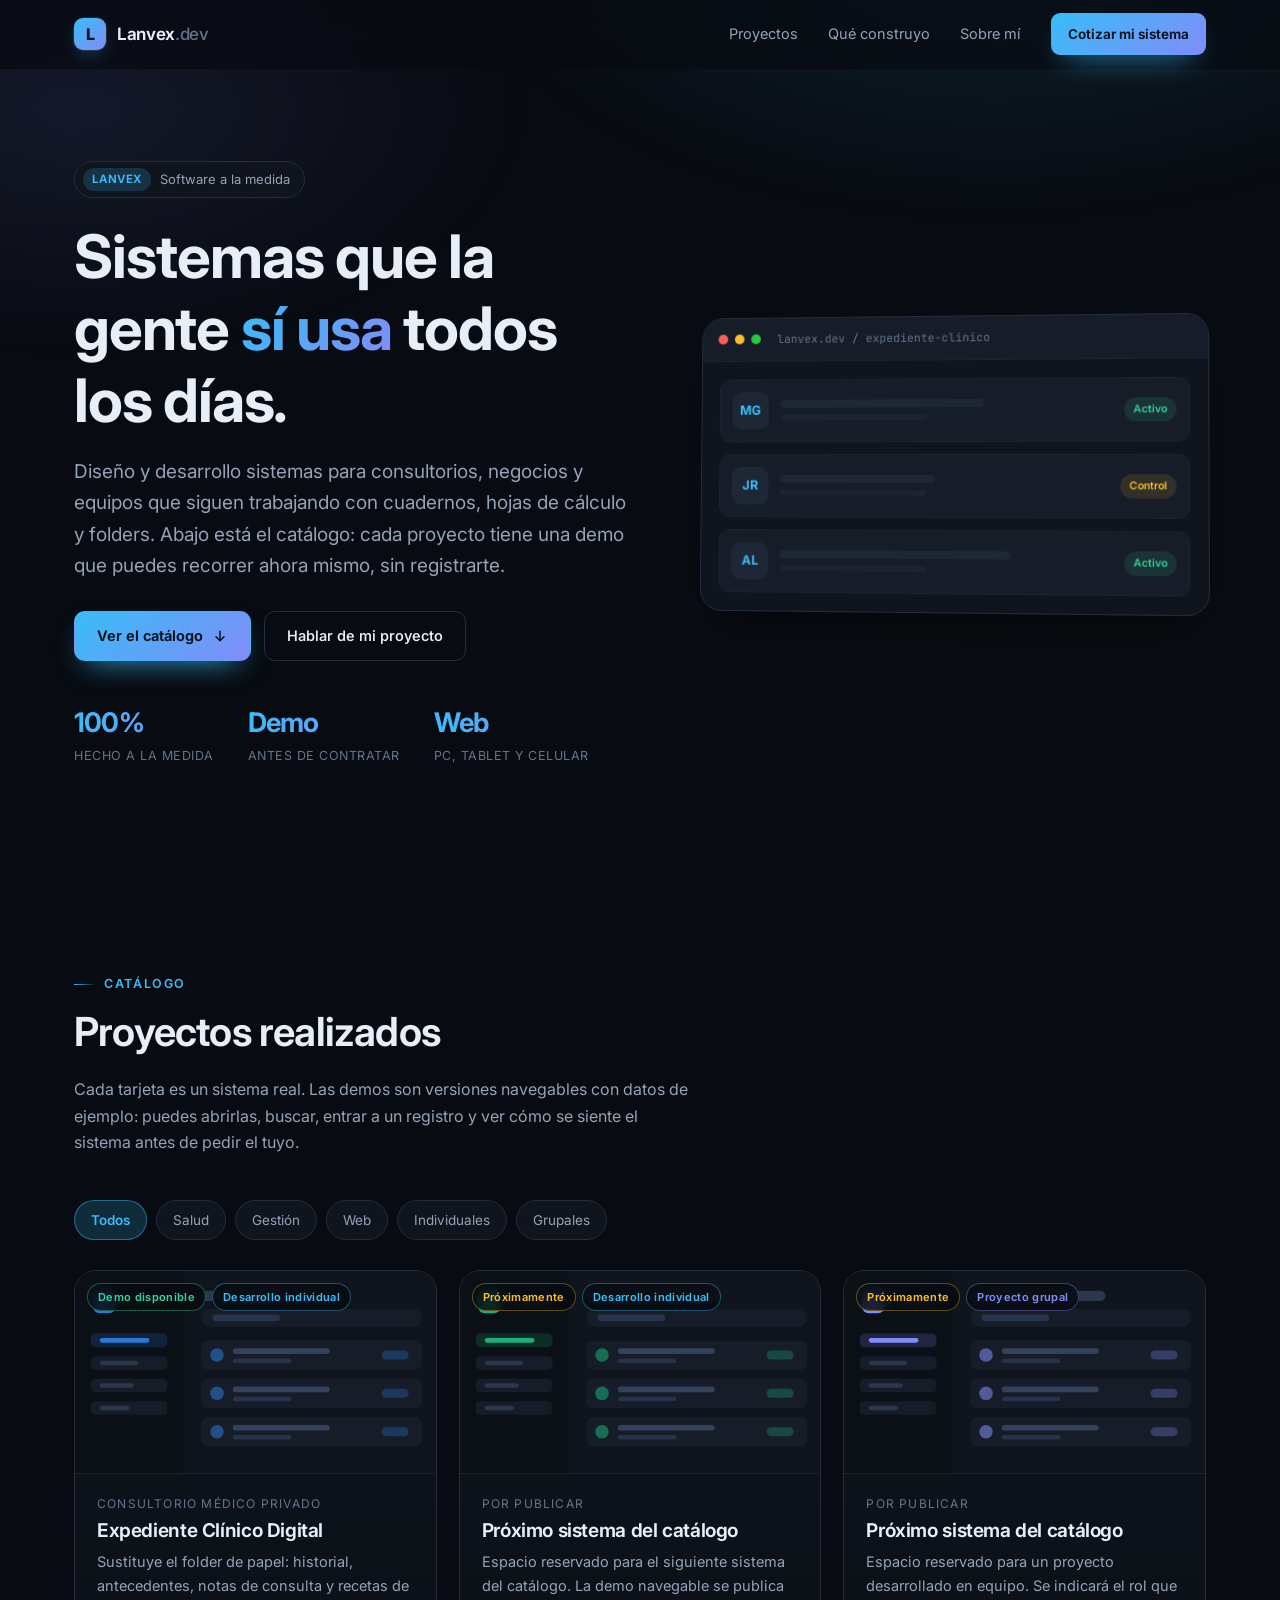
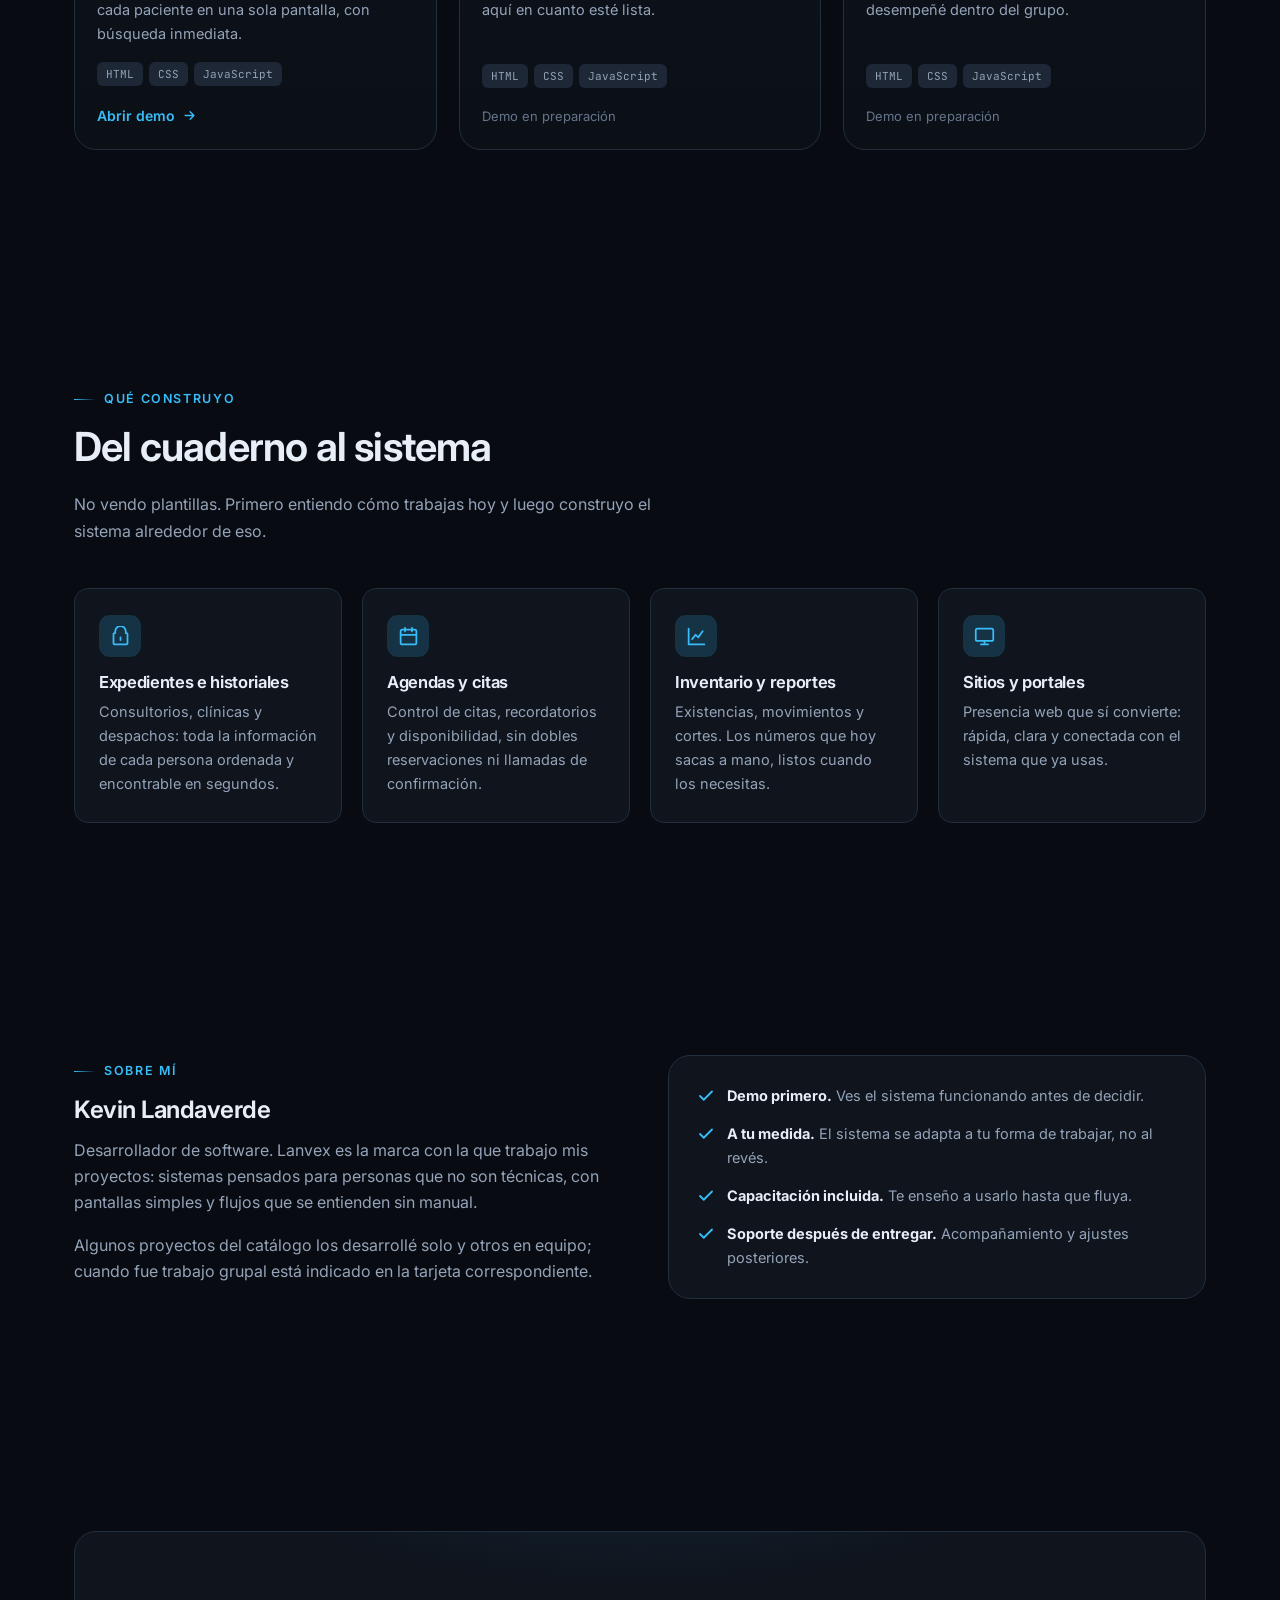
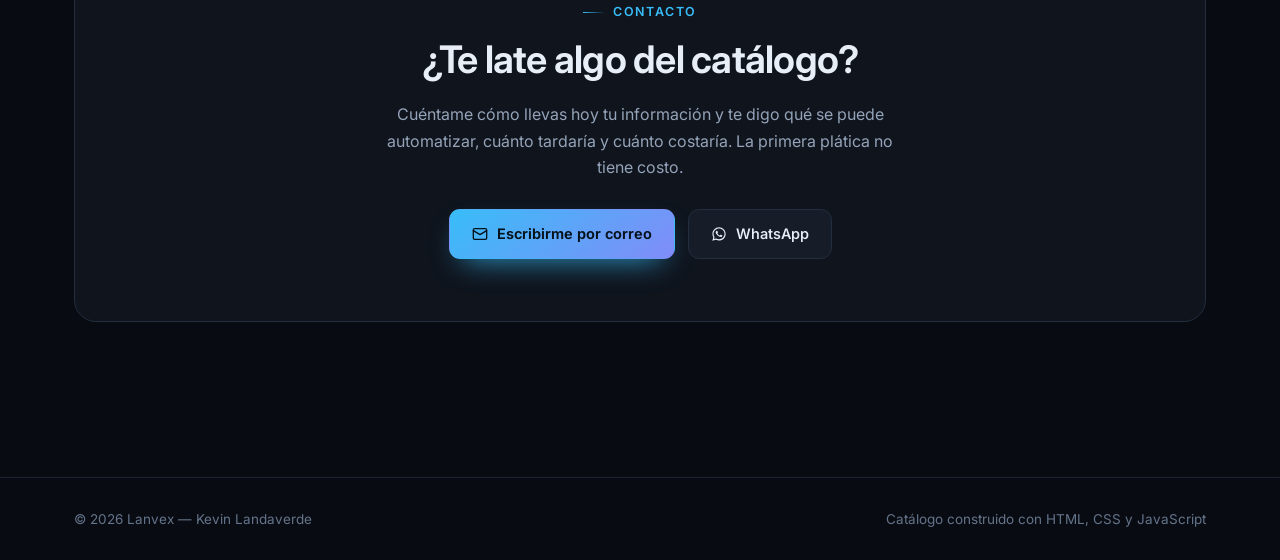
==== index.html @ cf9a42dd "Primer commit: sitio catálogo Lanvex" ====
<!DOCTYPE html>
<html lang="es">
<head>
<meta charset="UTF-8">
<meta name="viewport" content="width=device-width, initial-scale=1">
<title>Lanvex — Sistemas a la medida</title>
<meta name="description" content="Lanvex desarrolla sistemas web a la medida para consultorios, comercios y equipos de trabajo. Catálogo con demos navegables de cada proyecto.">
<meta name="author" content="Kevin Landaverde">
<meta property="og:title" content="Lanvex — Sistemas a la medida">
<meta property="og:description" content="Catálogo de sistemas con demos navegables: expediente clínico, gestión y más.">
<meta property="og:type" content="website">
<link rel="icon" href="data:image/svg+xml,<svg xmlns='http://www.w3.org/2000/svg' viewBox='0 0 32 32'><rect width='32' height='32' rx='8' fill='%2338BDF8'/><text x='16' y='23' font-family='sans-serif' font-size='19' font-weight='bold' text-anchor='middle' fill='%2306121C'>L</text></svg>">
<link rel="preconnect" href="https://fonts.googleapis.com">
<link rel="preconnect" href="https://fonts.gstatic.com" crossorigin>
<link href="https://fonts.googleapis.com/css2?family=Inter:wght@400;500;600;700&family=JetBrains+Mono:wght@400;500&display=swap" rel="stylesheet">
<link rel="stylesheet" href="assets/css/site.css">
</head>
<body>

<!-- ===================== NAV ===================== -->
<header class="nav">
  <div class="wrap nav__inner">
    <a class="brand" href="#top" aria-label="Lanvex, inicio">
      <span class="brand__mark">L</span>
      <span class="brand__name">Lanvex<span>.dev</span></span>
    </a>

    <nav class="nav__links" id="navLinks">
      <a href="#proyectos">Proyectos</a>
      <a href="#servicios">Qué construyo</a>
      <a href="#sobre-mi">Sobre mí</a>
      <a class="btn btn--primary btn--sm" href="#contacto">Cotizar mi sistema</a>
    </nav>

    <button class="nav__toggle" aria-label="Abrir menú" aria-expanded="false" aria-controls="navLinks">
      <svg width="20" height="20" viewBox="0 0 24 24" fill="none" stroke="currentColor" stroke-width="2" stroke-linecap="round"><path d="M4 7h16M4 12h16M4 17h16"/></svg>
    </button>
  </div>
</header>

<main id="top">

<!-- ===================== HERO ===================== -->
<section class="hero">
  <div class="wrap hero__grid">
    <div>
      <span class="hero__tag"><b>Lanvex</b> Software a la medida</span>
      <h1>Sistemas que la gente <em>sí usa</em> todos los días.</h1>
      <p class="hero__lead">
        Diseño y desarrollo sistemas para consultorios, negocios y equipos que
        siguen trabajando con cuadernos, hojas de cálculo y folders. Abajo está
        el catálogo: cada proyecto tiene una demo que puedes recorrer ahora mismo,
        sin registrarte.
      </p>
      <div class="hero__cta">
        <a class="btn btn--primary" href="#proyectos">
          Ver el catálogo
          <svg width="16" height="16" viewBox="0 0 24 24" fill="none" stroke="currentColor" stroke-width="2.2" stroke-linecap="round" stroke-linejoin="round"><path d="M12 5v14M6 13l6 6 6-6"/></svg>
        </a>
        <a class="btn btn--ghost" href="#contacto">Hablar de mi proyecto</a>
      </div>

      <div class="stats">
        <div class="stat">
          <div class="stat__num">100%</div>
          <div class="stat__label">Hecho a la medida</div>
        </div>
        <div class="stat">
          <div class="stat__num">Demo</div>
          <div class="stat__label">Antes de contratar</div>
        </div>
        <div class="stat">
          <div class="stat__num">Web</div>
          <div class="stat__label">PC, tablet y celular</div>
        </div>
      </div>
    </div>

    <!-- Mockup decorativo -->
    <div class="window" aria-hidden="true">
      <div class="window__bar">
        <span class="window__dot"></span><span class="window__dot"></span><span class="window__dot"></span>
        <span class="window__url">lanvex.dev / expediente-clinico</span>
      </div>
      <div class="window__body">
        <div class="window__row">
          <div class="window__avatar">MG</div>
          <div><div class="window__line" style="width:62%"></div><div class="window__line window__line--sm"></div></div>
          <span class="window__pill">Activo</span>
        </div>
        <div class="window__row">
          <div class="window__avatar">JR</div>
          <div><div class="window__line" style="width:48%"></div><div class="window__line window__line--sm"></div></div>
          <span class="window__pill window__pill--warn">Control</span>
        </div>
        <div class="window__row">
          <div class="window__avatar">AL</div>
          <div><div class="window__line" style="width:70%"></div><div class="window__line window__line--sm"></div></div>
          <span class="window__pill">Activo</span>
        </div>
      </div>
    </div>
  </div>
</section>

<!-- ===================== CATÁLOGO ===================== -->
<section id="proyectos">
  <div class="wrap">
    <div class="section-head reveal">
      <span class="eyebrow">Catálogo</span>
      <h2>Proyectos realizados</h2>
      <p>
        Cada tarjeta es un sistema real. Las demos son versiones navegables con
        datos de ejemplo: puedes abrirlas, buscar, entrar a un registro y ver
        cómo se siente el sistema antes de pedir el tuyo.
      </p>
    </div>

    <div class="filters reveal" role="group" aria-label="Filtrar proyectos">
      <button class="filter" data-filtro="todos" aria-pressed="true">Todos</button>
      <button class="filter" data-filtro="salud" aria-pressed="false">Salud</button>
      <button class="filter" data-filtro="gestion" aria-pressed="false">Gestión</button>
      <button class="filter" data-filtro="web" aria-pressed="false">Web</button>
      <button class="filter" data-filtro="individual" aria-pressed="false">Individuales</button>
      <button class="filter" data-filtro="grupal" aria-pressed="false">Grupales</button>
    </div>

    <div class="grid" id="catalogo"></div>
    <p id="sinResultados" class="card__note" hidden>No hay proyectos en esta categoría todavía.</p>
  </div>
</section>

<!-- ===================== SERVICIOS ===================== -->
<section id="servicios">
  <div class="wrap">
    <div class="section-head reveal">
      <span class="eyebrow">Qué construyo</span>
      <h2>Del cuaderno al sistema</h2>
      <p>No vendo plantillas. Primero entiendo cómo trabajas hoy y luego construyo el sistema alrededor de eso.</p>
    </div>

    <div class="services">
      <div class="service reveal">
        <div class="service__icon">
          <svg width="21" height="21" viewBox="0 0 24 24" fill="none" stroke="currentColor" stroke-width="2" stroke-linecap="round" stroke-linejoin="round"><path d="M19 8h-1V6a6 6 0 1 0-12 0v2H5a1 1 0 0 0-1 1v11a1 1 0 0 0 1 1h14a1 1 0 0 0 1-1V9a1 1 0 0 0-1-1Z"/><path d="M12 13v3"/></svg>
        </div>
        <h3>Expedientes e historiales</h3>
        <p>Consultorios, clínicas y despachos: toda la información de cada persona ordenada y encontrable en segundos.</p>
      </div>

      <div class="service reveal">
        <div class="service__icon">
          <svg width="21" height="21" viewBox="0 0 24 24" fill="none" stroke="currentColor" stroke-width="2" stroke-linecap="round" stroke-linejoin="round"><rect x="3" y="4" width="18" height="17" rx="2"/><path d="M8 2v4M16 2v4M3 10h18"/></svg>
        </div>
        <h3>Agendas y citas</h3>
        <p>Control de citas, recordatorios y disponibilidad, sin dobles reservaciones ni llamadas de confirmación.</p>
      </div>

      <div class="service reveal">
        <div class="service__icon">
          <svg width="21" height="21" viewBox="0 0 24 24" fill="none" stroke="currentColor" stroke-width="2" stroke-linecap="round" stroke-linejoin="round"><path d="M3 3v18h18"/><path d="M7 15l4-5 3 3 5-7"/></svg>
        </div>
        <h3>Inventario y reportes</h3>
        <p>Existencias, movimientos y cortes. Los números que hoy sacas a mano, listos cuando los necesitas.</p>
      </div>

      <div class="service reveal">
        <div class="service__icon">
          <svg width="21" height="21" viewBox="0 0 24 24" fill="none" stroke="currentColor" stroke-width="2" stroke-linecap="round" stroke-linejoin="round"><rect x="2" y="3" width="20" height="14" rx="2"/><path d="M8 21h8M12 17v4"/></svg>
        </div>
        <h3>Sitios y portales</h3>
        <p>Presencia web que sí convierte: rápida, clara y conectada con el sistema que ya usas.</p>
      </div>
    </div>
  </div>
</section>

<!-- ===================== SOBRE MÍ ===================== -->
<section id="sobre-mi">
  <div class="wrap about">
    <div class="reveal">
      <span class="eyebrow">Sobre mí</span>
      <h2>Kevin Landaverde</h2>
      <p style="color:var(--text-muted)">
        Desarrollador de software. Lanvex es la marca con la que trabajo mis
        proyectos: sistemas pensados para personas que no son técnicas, con
        pantallas simples y flujos que se entienden sin manual.
      </p>
      <p style="color:var(--text-muted)">
        Algunos proyectos del catálogo los desarrollé solo y otros en equipo;
        cuando fue trabajo grupal está indicado en la tarjeta correspondiente.
      </p>
    </div>

    <div class="about__card reveal">
      <ul class="about__list">
        <li>
          <svg width="18" height="18" viewBox="0 0 24 24" fill="none" stroke="currentColor" stroke-width="2.4" stroke-linecap="round" stroke-linejoin="round"><path d="M20 6 9 17l-5-5"/></svg>
          <span><b style="color:var(--text)">Demo primero.</b> Ves el sistema funcionando antes de decidir.</span>
        </li>
        <li>
          <svg width="18" height="18" viewBox="0 0 24 24" fill="none" stroke="currentColor" stroke-width="2.4" stroke-linecap="round" stroke-linejoin="round"><path d="M20 6 9 17l-5-5"/></svg>
          <span><b style="color:var(--text)">A tu medida.</b> El sistema se adapta a tu forma de trabajar, no al revés.</span>
        </li>
        <li>
          <svg width="18" height="18" viewBox="0 0 24 24" fill="none" stroke="currentColor" stroke-width="2.4" stroke-linecap="round" stroke-linejoin="round"><path d="M20 6 9 17l-5-5"/></svg>
          <span><b style="color:var(--text)">Capacitación incluida.</b> Te enseño a usarlo hasta que fluya.</span>
        </li>
        <li>
          <svg width="18" height="18" viewBox="0 0 24 24" fill="none" stroke="currentColor" stroke-width="2.4" stroke-linecap="round" stroke-linejoin="round"><path d="M20 6 9 17l-5-5"/></svg>
          <span><b style="color:var(--text)">Soporte después de entregar.</b> Acompañamiento y ajustes posteriores.</span>
        </li>
      </ul>
    </div>
  </div>
</section>

<!-- ===================== CONTACTO ===================== -->
<section id="contacto">
  <div class="wrap">
    <div class="cta reveal">
      <span class="eyebrow" style="justify-content:center">Contacto</span>
      <h2>¿Te late algo del catálogo?</h2>
      <p>
        Cuéntame cómo llevas hoy tu información y te digo qué se puede automatizar,
        cuánto tardaría y cuánto costaría. La primera plática no tiene costo.
      </p>
      <div class="cta__actions">
        <a class="btn btn--primary" href="mailto:landaverde.kevin04@gmail.com?subject=Quiero%20un%20sistema%20con%20Lanvex">
          <svg width="16" height="16" viewBox="0 0 24 24" fill="none" stroke="currentColor" stroke-width="2" stroke-linecap="round" stroke-linejoin="round"><rect x="2" y="4" width="20" height="16" rx="2"/><path d="m2 7 10 6 10-6"/></svg>
          Escribirme por correo
        </a>
        <a class="btn" href="https://wa.me/50375398582?text=Hola%20Kevin%2C%20vi%20el%20cat%C3%A1logo%20de%20Lanvex" target="_blank" rel="noopener">
          <svg width="16" height="16" viewBox="0 0 24 24" fill="currentColor"><path d="M12.04 2c-5.46 0-9.9 4.44-9.9 9.9 0 1.75.46 3.45 1.32 4.95L2 22l5.3-1.38a9.87 9.87 0 0 0 4.74 1.2h.01c5.46 0 9.9-4.44 9.9-9.9 0-2.64-1.03-5.13-2.9-7A9.82 9.82 0 0 0 12.04 2Zm0 18.02h-.01a8.2 8.2 0 0 1-4.18-1.15l-.3-.18-3.1.81.83-3.03-.2-.31a8.18 8.18 0 0 1-1.26-4.36c0-4.54 3.7-8.23 8.23-8.23 2.2 0 4.26.86 5.82 2.41a8.18 8.18 0 0 1 2.41 5.82c0 4.54-3.7 8.22-8.24 8.22Zm4.52-6.16c-.25-.13-1.47-.72-1.69-.81-.23-.08-.39-.12-.56.13-.16.24-.64.8-.78.97-.14.16-.29.18-.54.06-.25-.13-1.05-.39-1.99-1.23-.74-.66-1.23-1.47-1.38-1.72-.14-.25-.01-.38.11-.5.11-.11.25-.29.37-.43.13-.15.17-.25.25-.41.08-.17.04-.31-.02-.43-.06-.13-.56-1.35-.77-1.84-.2-.48-.4-.42-.55-.43h-.47c-.16 0-.43.06-.65.31-.22.25-.85.84-.85 2.04s.87 2.37 1 2.53c.12.17 1.72 2.62 4.16 3.68.58.25 1.03.4 1.39.51.58.19 1.11.16 1.53.1.47-.07 1.47-.6 1.67-1.18.21-.58.21-1.07.15-1.18-.06-.11-.22-.17-.47-.29Z"/></svg>
          WhatsApp
        </a>
      </div>
    </div>
  </div>
</section>

</main>

<footer class="footer">
  <div class="wrap footer__inner">
    <span>© <span id="anio">2026</span> Lanvex — Kevin Landaverde</span>
    <span>Catálogo construido con HTML, CSS y JavaScript</span>
  </div>
</footer>

<script src="assets/data/projects.js"></script>
<script src="assets/js/site.js"></script>
</body>
</html>
---- assets/css/site.css ----
/* ========================================================================
   Lanvex — hoja de estilos del sitio
   Tokens, layout y componentes del catálogo.
   ===================================================================== */

:root {
  /* Superficies */
  --bg:          #080B11;
  --surface-1:   #0F141D;
  --surface-2:   #161D29;
  --surface-3:   #1E2735;
  --border:      #232E3E;
  --border-soft: #1A2331;

  /* Texto */
  --text:        #E8EEF7;
  --text-muted:  #94A3B8;
  --text-dim:    #64748B;

  /* Marca */
  --brand:       #38BDF8;
  --brand-2:     #818CF8;
  --brand-glow:  rgba(56, 189, 248, .18);
  --ok:          #34D399;
  --warn:        #FBBF24;

  /* Medidas */
  --maxw: 1180px;
  --radius:   14px;
  --radius-lg: 22px;
  --shadow: 0 18px 50px -20px rgba(0, 0, 0, .8);

  --font: "Inter", -apple-system, BlinkMacSystemFont, "Segoe UI", Roboto, Helvetica, Arial, sans-serif;
  --mono: "JetBrains Mono", ui-monospace, SFMono-Regular, Menlo, Consolas, monospace;
}

* { box-sizing: border-box; }

html { scroll-behavior: smooth; }

body {
  margin: 0;
  background: var(--bg);
  color: var(--text);
  font-family: var(--font);
  font-size: 16px;
  line-height: 1.65;
  -webkit-font-smoothing: antialiased;
  overflow-x: hidden;
}

/* Halo de fondo */
body::before {
  content: "";
  position: fixed;
  inset: 0;
  pointer-events: none;
  z-index: 0;
  background:
    radial-gradient(900px 480px at 78% -8%,  rgba(56, 189, 248, .13), transparent 62%),
    radial-gradient(760px 420px at 6% 12%,   rgba(129, 140, 248, .11), transparent 60%);
}

img { max-width: 100%; display: block; }
a { color: inherit; text-decoration: none; }

h1, h2, h3, h4 {
  line-height: 1.2;
  letter-spacing: -.02em;
  margin: 0 0 .5em;
  font-weight: 650;
}

p { margin: 0 0 1em; }

.wrap {
  width: 100%;
  max-width: var(--maxw);
  margin-inline: auto;
  padding-inline: 24px;
  position: relative;
  z-index: 1;
}

section { padding: clamp(64px, 9vw, 116px) 0; }

/* ---------- Encabezado de sección ---------- */
.eyebrow {
  display: inline-flex;
  align-items: center;
  gap: 8px;
  font-size: 12.5px;
  font-weight: 600;
  letter-spacing: .13em;
  text-transform: uppercase;
  color: var(--brand);
  margin-bottom: 14px;
}
.eyebrow::before {
  content: "";
  width: 22px;
  height: 1px;
  background: linear-gradient(90deg, var(--brand), transparent);
}

.section-head { max-width: 620px; margin-bottom: 44px; }
.section-head h2 { font-size: clamp(27px, 3.6vw, 40px); }
.section-head p { color: var(--text-muted); margin: 0; }

/* ---------- Navegación ---------- */
.nav {
  position: sticky;
  top: 0;
  z-index: 50;
  backdrop-filter: blur(14px);
  background: rgba(8, 11, 17, .72);
  border-bottom: 1px solid transparent;
  transition: border-color .25s ease, background .25s ease;
}
.nav.is-stuck {
  border-bottom-color: var(--border-soft);
  background: rgba(8, 11, 17, .9);
}
.nav__inner {
  display: flex;
  align-items: center;
  justify-content: space-between;
  gap: 24px;
  height: 68px;
}
.brand { display: flex; align-items: center; gap: 11px; font-weight: 650; letter-spacing: -.02em; }
.brand__mark {
  width: 32px; height: 32px;
  display: grid; place-items: center;
  border-radius: 9px;
  background: linear-gradient(140deg, var(--brand), var(--brand-2));
  color: #06121C;
  font-weight: 800;
  font-size: 16px;
  box-shadow: 0 0 0 1px rgba(255,255,255,.1), 0 8px 22px -10px var(--brand);
}
.brand__name { font-size: 17px; }
.brand__name span { color: var(--text-dim); font-weight: 500; }

.nav__links { display: flex; align-items: center; gap: 30px; }
.nav__links a:not(.btn) {
  font-size: 14.5px;
  color: var(--text-muted);
  transition: color .18s ease;
}
.nav__links a:not(.btn):hover { color: var(--text); }
.nav__toggle { display: none; }

/* ---------- Botones ---------- */
.btn {
  display: inline-flex;
  align-items: center;
  justify-content: center;
  gap: 9px;
  padding: 12px 22px;
  border-radius: 11px;
  border: 1px solid var(--border);
  background: var(--surface-2);
  color: var(--text);
  font: inherit;
  font-size: 14.5px;
  font-weight: 560;
  cursor: pointer;
  transition: transform .16s ease, border-color .18s ease, background .18s ease, box-shadow .18s ease;
}
.btn:hover { transform: translateY(-2px); border-color: #31435A; }
.btn:active { transform: translateY(0); }
.btn--primary {
  background: linear-gradient(140deg, var(--brand), var(--brand-2));
  border-color: transparent;
  color: #05121B;
  font-weight: 650;
  box-shadow: 0 12px 30px -14px var(--brand);
}
.btn--primary:hover { box-shadow: 0 18px 38px -14px var(--brand); }
.btn--ghost { background: transparent; }
.btn--sm { padding: 9px 16px; font-size: 13.5px; border-radius: 9px; }

/* ---------- Hero ---------- */
.hero { padding-top: clamp(56px, 8vw, 92px); padding-bottom: clamp(48px, 7vw, 84px); }
.hero__grid {
  display: grid;
  grid-template-columns: 1.05fr .95fr;
  gap: 56px;
  align-items: center;
}
.hero__tag {
  display: inline-flex;
  align-items: center;
  gap: 9px;
  padding: 6px 14px 6px 8px;
  border: 1px solid var(--border);
  background: var(--surface-1);
  border-radius: 999px;
  font-size: 13px;
  color: var(--text-muted);
  margin-bottom: 22px;
}
.hero__tag b {
  background: var(--brand-glow);
  color: var(--brand);
  padding: 2px 9px;
  border-radius: 999px;
  font-size: 11.5px;
  font-weight: 650;
  letter-spacing: .04em;
  text-transform: uppercase;
}
.hero h1 {
  font-size: clamp(36px, 5.6vw, 60px);
  font-weight: 700;
  margin-bottom: 20px;
}
.hero h1 em {
  font-style: normal;
  background: linear-gradient(120deg, var(--brand), var(--brand-2));
  -webkit-background-clip: text;
  background-clip: text;
  color: transparent;
}
.hero__lead {
  font-size: clamp(16.5px, 1.6vw, 19px);
  color: var(--text-muted);
  max-width: 50ch;
  margin-bottom: 30px;
}
.hero__cta { display: flex; flex-wrap: wrap; gap: 13px; margin-bottom: 40px; }

.stats { display: flex; flex-wrap: wrap; gap: 34px; }
.stat__num {
  font-size: 27px;
  font-weight: 700;
  letter-spacing: -.03em;
  background: linear-gradient(120deg, var(--brand), var(--brand-2));
  -webkit-background-clip: text;
  background-clip: text;
  color: transparent;
}
.stat__label { font-size: 12.5px; color: var(--text-dim); letter-spacing: .04em; text-transform: uppercase; }

/* Mockup de ventana en el hero */
.window {
  border: 1px solid var(--border);
  border-radius: var(--radius-lg);
  background: var(--surface-1);
  box-shadow: var(--shadow);
  overflow: hidden;
  transform: perspective(1400px) rotateY(-6deg) rotateX(2deg);
  transition: transform .6s cubic-bezier(.2,.7,.3,1);
}
.window:hover { transform: perspective(1400px) rotateY(0) rotateX(0); }
.window__bar {
  display: flex;
  align-items: center;
  gap: 7px;
  padding: 12px 16px;
  border-bottom: 1px solid var(--border-soft);
  background: var(--surface-2);
}
.window__dot { width: 10px; height: 10px; border-radius: 50%; background: #2C3849; }
.window__dot:first-child { background: #FF5F57; }
.window__dot:nth-child(2) { background: #FEBC2E; }
.window__dot:nth-child(3) { background: #28C840; }
.window__url {
  margin-left: 10px;
  font-family: var(--mono);
  font-size: 11.5px;
  color: var(--text-dim);
  overflow: hidden;
  white-space: nowrap;
  text-overflow: ellipsis;
}
.window__body { padding: 18px; display: grid; gap: 12px; }
.window__row { display: grid; grid-template-columns: 38px 1fr auto; gap: 12px; align-items: center; padding: 12px; border: 1px solid var(--border-soft); border-radius: 11px; background: var(--surface-2); }
.window__avatar { width: 38px; height: 38px; border-radius: 10px; display: grid; place-items: center; font-weight: 700; font-size: 13px; background: var(--surface-3); color: var(--brand); }
.window__line { height: 8px; border-radius: 99px; background: var(--surface-3); }
.window__line--sm { width: 45%; margin-top: 7px; height: 6px; opacity: .7; }
.window__pill { font-size: 10.5px; padding: 3px 9px; border-radius: 99px; background: rgba(52, 211, 153, .12); color: var(--ok); font-weight: 600; }
.window__pill--warn { background: rgba(251, 191, 36, .12); color: var(--warn); }

/* ---------- Filtros del catálogo ---------- */
.filters { display: flex; flex-wrap: wrap; gap: 9px; margin-bottom: 30px; }
.filter {
  padding: 8px 16px;
  border-radius: 999px;
  border: 1px solid var(--border);
  background: var(--surface-1);
  color: var(--text-muted);
  font: inherit;
  font-size: 13.5px;
  cursor: pointer;
  transition: all .18s ease;
}
.filter:hover { color: var(--text); border-color: #31435A; }
.filter[aria-pressed="true"] {
  background: var(--brand-glow);
  border-color: rgba(56, 189, 248, .45);
  color: var(--brand);
  font-weight: 600;
}

/* ---------- Tarjetas de proyecto ---------- */
.grid {
  display: grid;
  grid-template-columns: repeat(auto-fill, minmax(330px, 1fr));
  gap: 22px;
}

.card {
  position: relative;
  display: flex;
  flex-direction: column;
  border: 1px solid var(--border);
  border-radius: var(--radius-lg);
  background: linear-gradient(180deg, var(--surface-1), #0B1017);
  overflow: hidden;
  transition: transform .22s ease, border-color .22s ease, box-shadow .22s ease;
}
.card:hover {
  transform: translateY(-5px);
  border-color: #31435A;
  box-shadow: var(--shadow);
}
.card.is-hidden { display: none; }

.card__thumb {
  position: relative;
  aspect-ratio: 16 / 9;
  background: var(--surface-2);
  border-bottom: 1px solid var(--border-soft);
  overflow: hidden;
  display: grid;
  place-items: center;
}
.card__thumb svg { width: 100%; height: 100%; }
.card__badges { position: absolute; top: 12px; left: 12px; display: flex; gap: 6px; flex-wrap: wrap; }
.badge {
  font-size: 11px;
  font-weight: 620;
  letter-spacing: .03em;
  padding: 4px 10px;
  border-radius: 999px;
  background: rgba(8, 11, 17, .82);
  border: 1px solid var(--border);
  color: var(--text-muted);
  backdrop-filter: blur(6px);
}
.badge--team { color: var(--brand-2); border-color: rgba(129, 140, 248, .4); }
.badge--solo { color: var(--brand); border-color: rgba(56, 189, 248, .4); }
.badge--live { color: var(--ok); border-color: rgba(52, 211, 153, .4); }
.badge--soon { color: var(--warn); border-color: rgba(251, 191, 36, .35); }

.card__body { padding: 20px 22px 22px; display: flex; flex-direction: column; flex: 1; }
.card__kicker { font-size: 12px; letter-spacing: .1em; text-transform: uppercase; color: var(--text-dim); margin-bottom: 6px; }
.card__body h3 { font-size: 19px; margin-bottom: 8px; }
.card__desc { color: var(--text-muted); font-size: 14.5px; margin-bottom: 16px; flex: 1; }
.tags { display: flex; flex-wrap: wrap; gap: 6px; margin-bottom: 18px; }
.tag {
  font-family: var(--mono);
  font-size: 11px;
  padding: 3px 9px;
  border-radius: 6px;
  background: var(--surface-3);
  color: var(--text-muted);
}
.card__foot { display: flex; align-items: center; gap: 10px; }
.card__link {
  display: inline-flex;
  align-items: center;
  gap: 7px;
  font-size: 14px;
  font-weight: 600;
  color: var(--brand);
}
.card__link svg { transition: transform .18s ease; }
.card:hover .card__link svg { transform: translateX(3px); }
.card__note { font-size: 13px; color: var(--text-dim); }

/* ---------- Servicios ---------- */
.services { display: grid; grid-template-columns: repeat(auto-fit, minmax(250px, 1fr)); gap: 20px; }
.service {
  padding: 26px 24px;
  border: 1px solid var(--border);
  border-radius: var(--radius);
  background: var(--surface-1);
  transition: border-color .2s ease, transform .2s ease;
}
.service:hover { border-color: #31435A; transform: translateY(-3px); }
.service__icon {
  width: 42px; height: 42px;
  display: grid; place-items: center;
  border-radius: 11px;
  background: var(--brand-glow);
  color: var(--brand);
  margin-bottom: 16px;
}
.service h3 { font-size: 16.5px; margin-bottom: 7px; }
.service p { color: var(--text-muted); font-size: 14.5px; margin: 0; }

/* ---------- Sobre mí ---------- */
.about { display: grid; grid-template-columns: 1fr 1fr; gap: 56px; align-items: center; }
.about__card {
  border: 1px solid var(--border);
  border-radius: var(--radius-lg);
  background: var(--surface-1);
  padding: 28px;
}
.about__list { list-style: none; margin: 0; padding: 0; display: grid; gap: 14px; }
.about__list li { display: flex; gap: 12px; align-items: flex-start; font-size: 14.5px; color: var(--text-muted); }
.about__list svg { flex: none; margin-top: 3px; color: var(--brand); }

/* ---------- Contacto ---------- */
.cta {
  border: 1px solid var(--border);
  border-radius: var(--radius-lg);
  background:
    radial-gradient(700px 300px at 50% -40%, rgba(56, 189, 248, .16), transparent 70%),
    var(--surface-1);
  padding: clamp(36px, 6vw, 62px);
  text-align: center;
}
.cta h2 { font-size: clamp(26px, 3.6vw, 38px); }
.cta p { color: var(--text-muted); max-width: 52ch; margin-inline: auto; margin-bottom: 28px; }
.cta__actions { display: flex; flex-wrap: wrap; gap: 13px; justify-content: center; }

/* ---------- Footer ---------- */
.footer {
  border-top: 1px solid var(--border-soft);
  padding: 30px 0;
  margin-top: 40px;
}
.footer__inner {
  display: flex;
  flex-wrap: wrap;
  gap: 16px;
  align-items: center;
  justify-content: space-between;
  color: var(--text-dim);
  font-size: 13.5px;
}

/* ---------- Animación de entrada ---------- */
.reveal { opacity: 0; transform: translateY(18px); transition: opacity .6s ease, transform .6s ease; }
.reveal.is-visible { opacity: 1; transform: none; }

@media (prefers-reduced-motion: reduce) {
  * { animation-duration: .01ms !important; transition-duration: .01ms !important; }
  .reveal { opacity: 1; transform: none; }
  html { scroll-behavior: auto; }
}

/* ---------- Responsive ---------- */
@media (max-width: 900px) {
  .hero__grid, .about { grid-template-columns: 1fr; gap: 40px; }
  .window { transform: none; }
  .nav__links {
    position: fixed;
    inset: 68px 0 auto;
    flex-direction: column;
    align-items: stretch;
    gap: 0;
    background: var(--surface-1);
    border-bottom: 1px solid var(--border);
    padding: 8px 24px 20px;
    display: none;
  }
  .nav__links.is-open { display: flex; }
  .nav__links a { padding: 13px 0; border-bottom: 1px solid var(--border-soft); }
  .nav__links .btn { margin-top: 14px; justify-content: center; }
  .nav__toggle {
    display: grid;
    place-items: center;
    width: 40px; height: 40px;
    border-radius: 10px;
    border: 1px solid var(--border);
    background: var(--surface-1);
    color: var(--text);
    cursor: pointer;
  }
}

@media (max-width: 560px) {
  .wrap { padding-inline: 18px; }
  .grid { grid-template-columns: 1fr; }
  .stats { gap: 22px; }
}
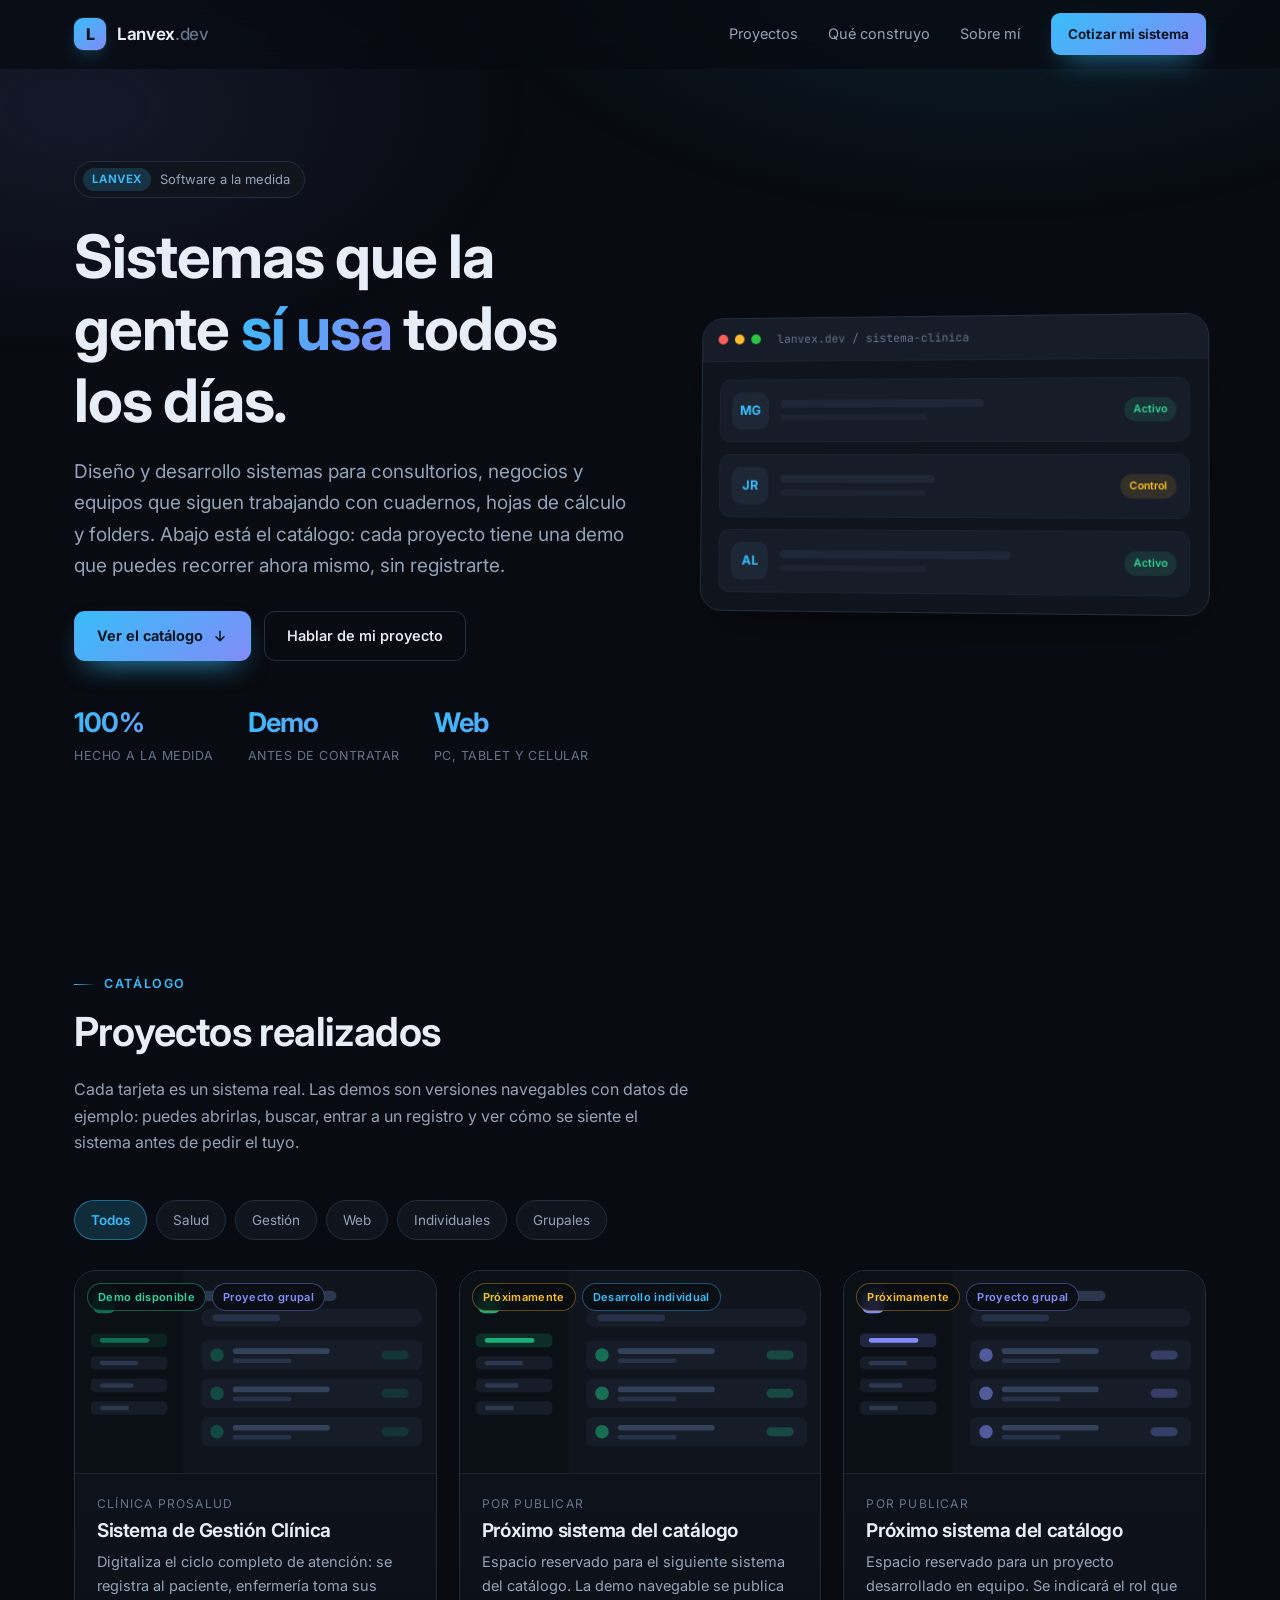
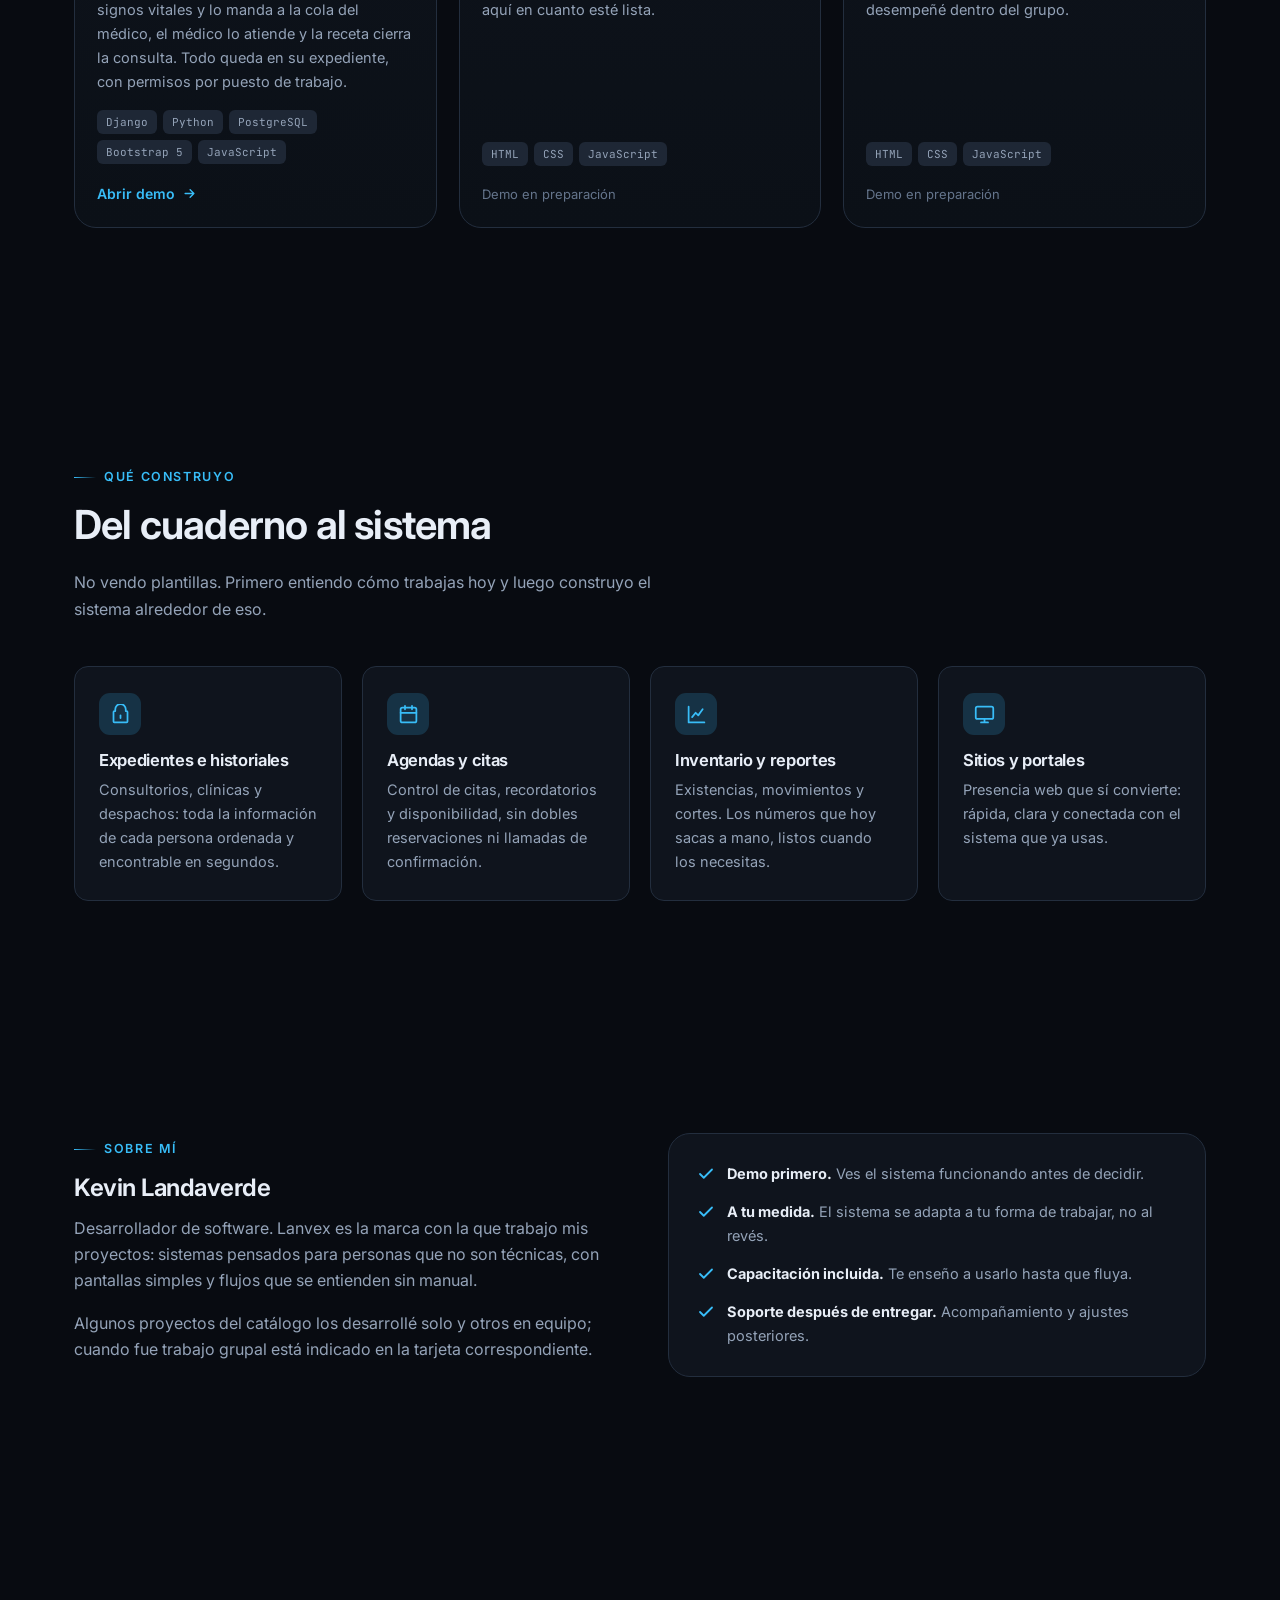
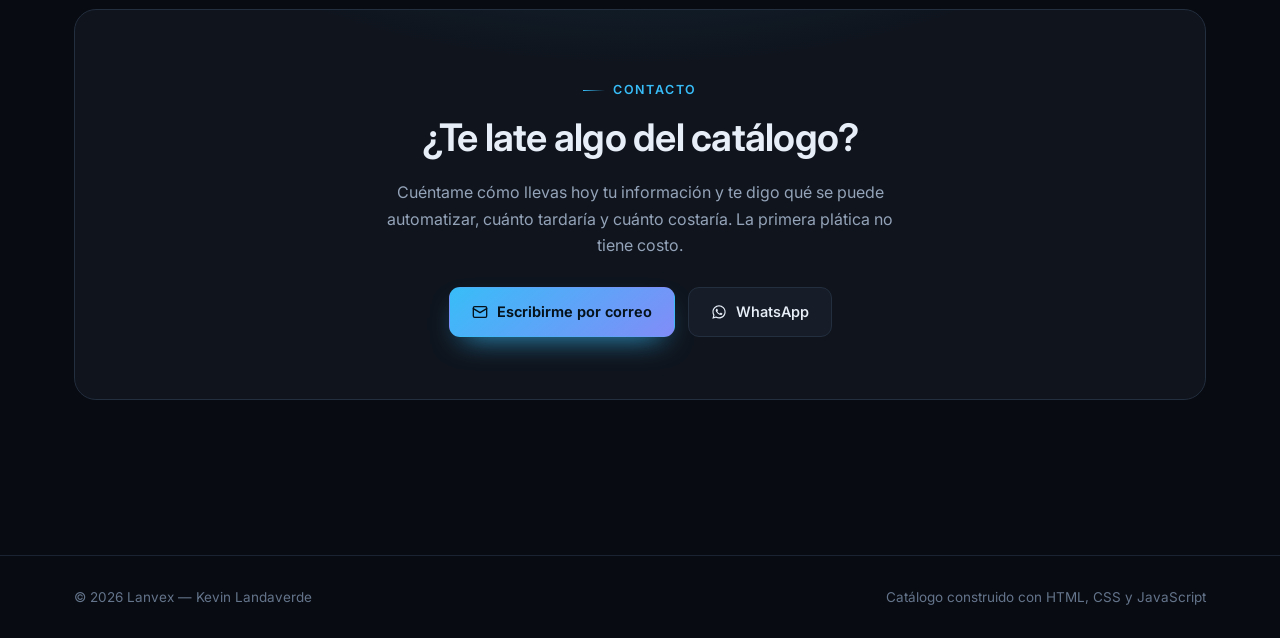
==== commit b3f1708b: "Reemplazar la demo del catálogo por el sistema de gestión clínica de ProSalud" ====
--- a/index.html
+++ b/index.html
@@ -80,7 +80,7 @@
     <div class="window" aria-hidden="true">
       <div class="window__bar">
         <span class="window__dot"></span><span class="window__dot"></span><span class="window__dot"></span>
-        <span class="window__url">lanvex.dev / expediente-clinico</span>
+        <span class="window__url">lanvex.dev / sistema-clinica</span>
       </div>
       <div class="window__body">
         <div class="window__row">
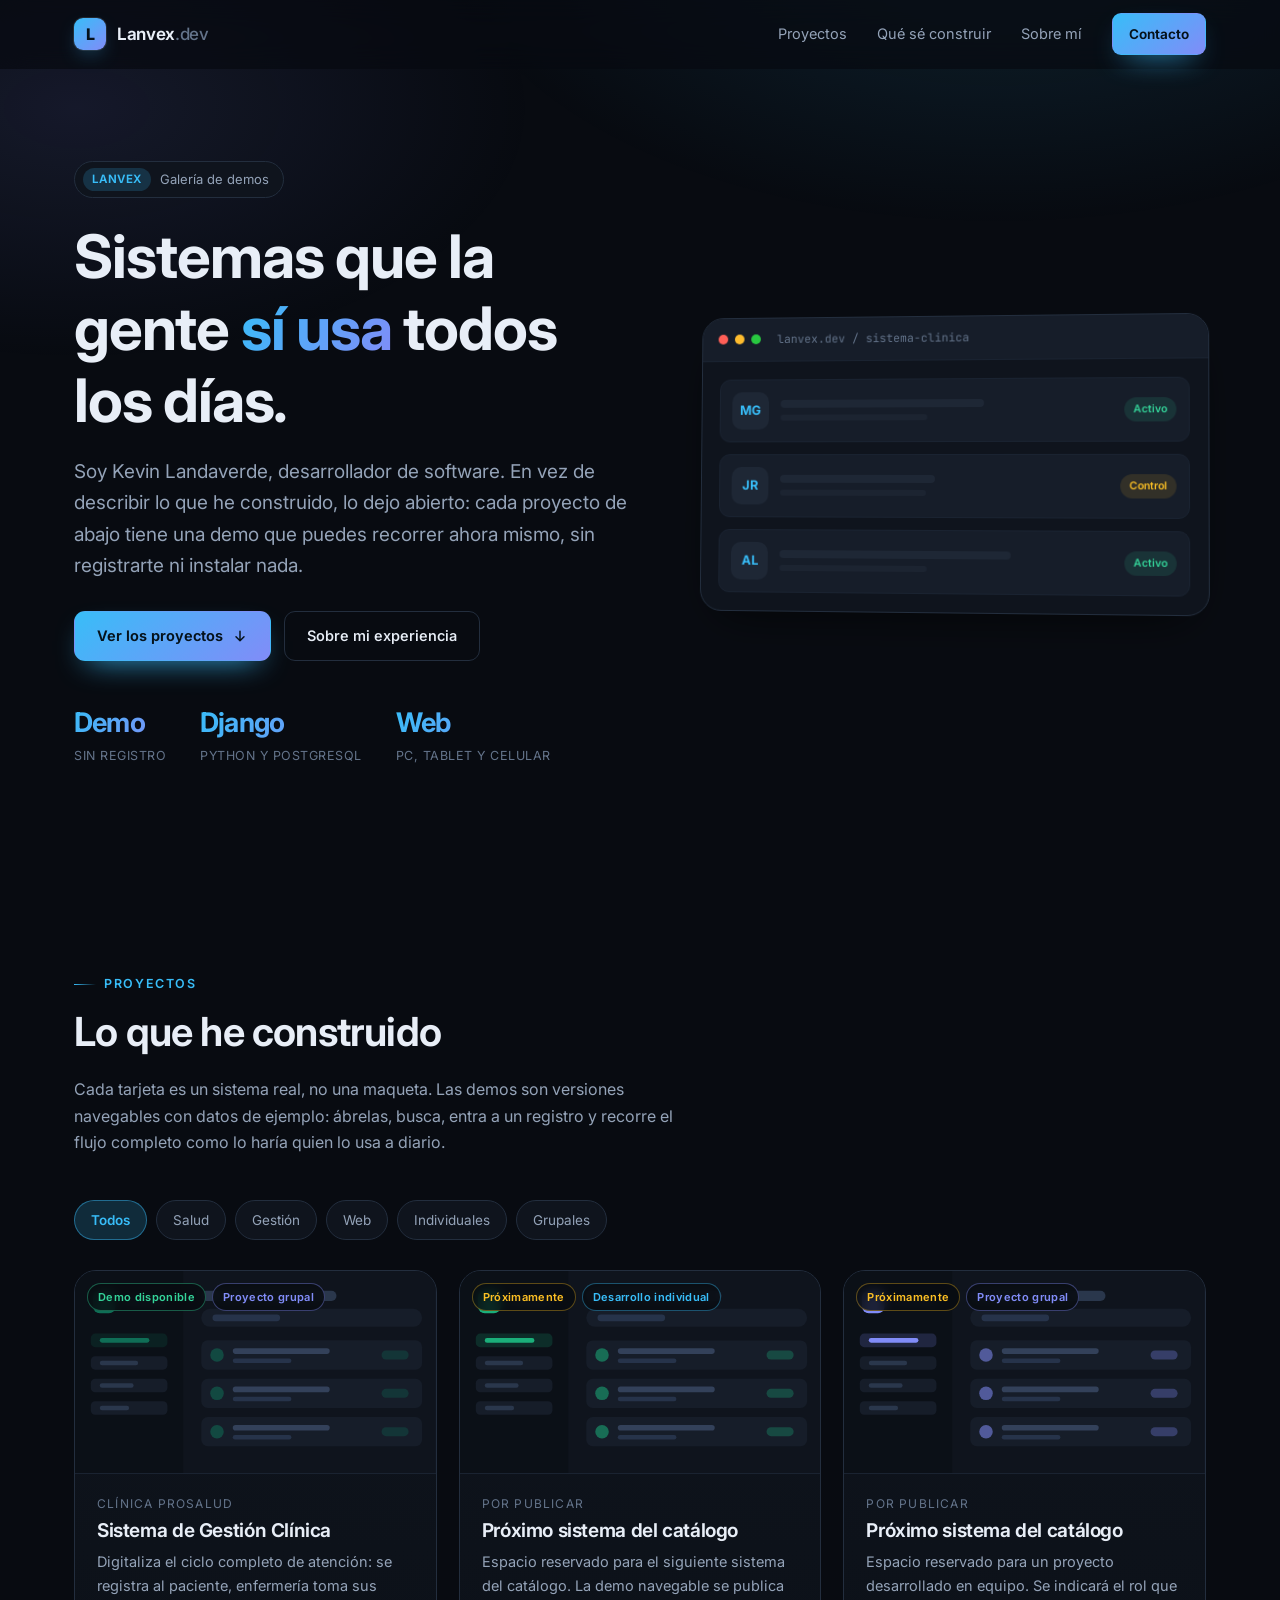
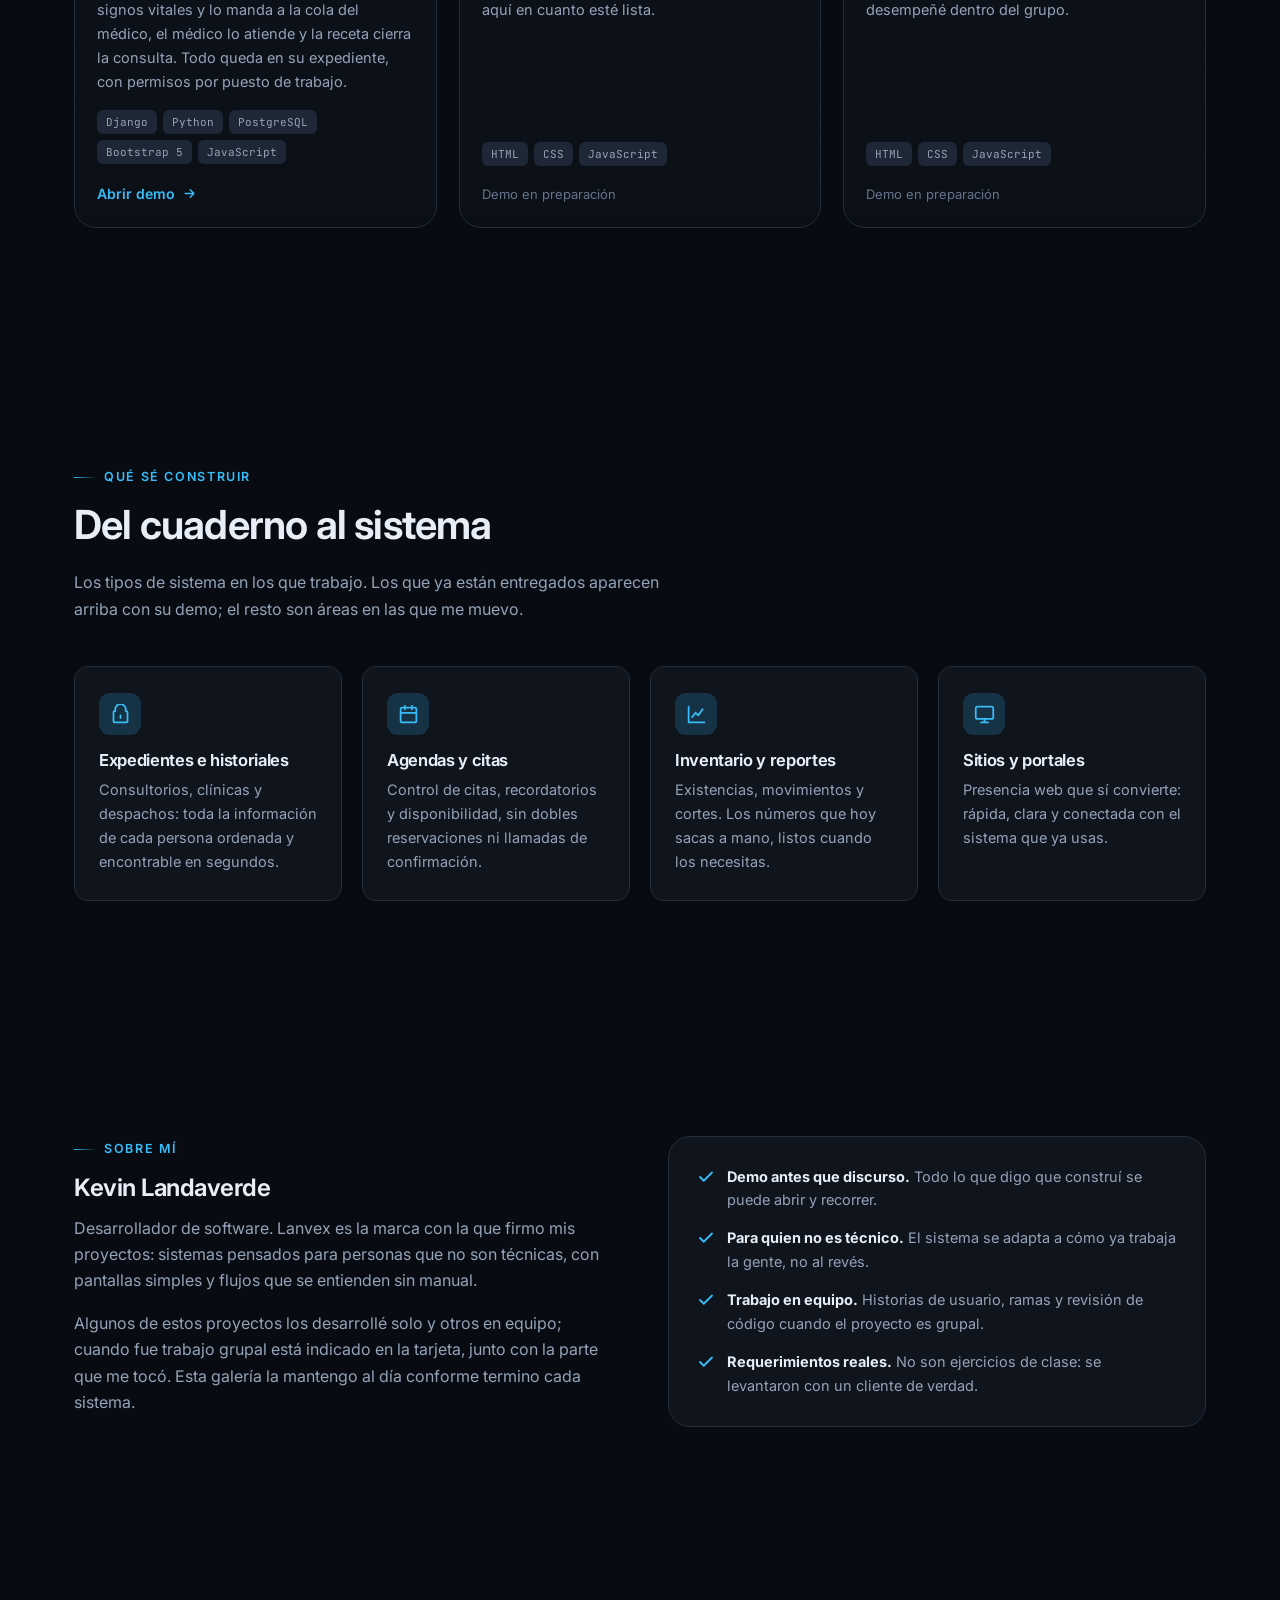
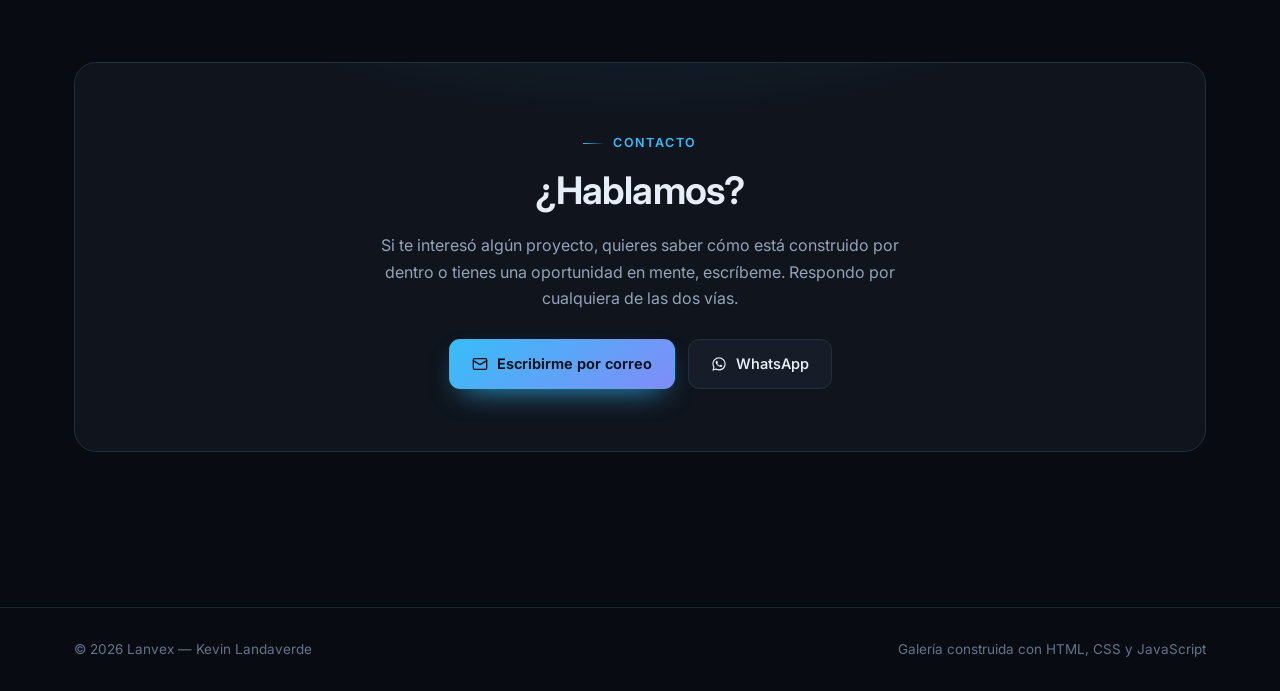
==== commit 050cae77: "Reencuadrar el sitio como galería de demos en lugar de catálogo comercial" ====
--- a/index.html
+++ b/index.html
@@ -3,12 +3,27 @@
 <head>
 <meta charset="UTF-8">
 <meta name="viewport" content="width=device-width, initial-scale=1">
-<title>Lanvex — Sistemas a la medida</title>
-<meta name="description" content="Lanvex desarrolla sistemas web a la medida para consultorios, comercios y equipos de trabajo. Catálogo con demos navegables de cada proyecto.">
+<title>Lanvex — Galería de demos de Kevin Landaverde</title>
+<meta name="description" content="Galería de demos de Kevin Landaverde: los sistemas que he desarrollado, abiertos para recorrerlos en el navegador, sin registro ni instalación.">
 <meta name="author" content="Kevin Landaverde">
-<meta property="og:title" content="Lanvex — Sistemas a la medida">
-<meta property="og:description" content="Catálogo de sistemas con demos navegables: expediente clínico, gestión y más.">
+<!-- Vista previa al compartir el enlace (LinkedIn, WhatsApp, X).
+     og:image tiene que ser una URL absoluta: los scrapers no resuelven rutas
+     relativas. Si algún día el sitio se muda a un dominio propio, hay que
+     cambiar el dominio en og:url y og:image. -->
+<meta property="og:title" content="Lanvex — Galería de demos">
+<meta property="og:description" content="Los sistemas que he desarrollado, abiertos para recorrerlos: gestión clínica, expedientes y más. Sin registro ni instalación.">
 <meta property="og:type" content="website">
+<meta property="og:url" content="https://landaverde-04.github.io/Lanvex-Labs/">
+<meta property="og:site_name" content="Lanvex">
+<meta property="og:locale" content="es_ES">
+<meta property="og:image" content="https://landaverde-04.github.io/Lanvex-Labs/assets/img/og-cover.png">
+<meta property="og:image:width" content="1200">
+<meta property="og:image:height" content="630">
+<meta property="og:image:alt" content="Lanvex.dev — Sistemas que la gente sí usa todos los días. Catálogo con demos navegables.">
+<meta name="twitter:card" content="summary_large_image">
+<meta name="twitter:title" content="Lanvex — Galería de demos">
+<meta name="twitter:description" content="Los sistemas que he desarrollado, abiertos para recorrerlos. Sin registro ni instalación.">
+<meta name="twitter:image" content="https://landaverde-04.github.io/Lanvex-Labs/assets/img/og-cover.png">
 <link rel="icon" href="data:image/svg+xml,<svg xmlns='http://www.w3.org/2000/svg' viewBox='0 0 32 32'><rect width='32' height='32' rx='8' fill='%2338BDF8'/><text x='16' y='23' font-family='sans-serif' font-size='19' font-weight='bold' text-anchor='middle' fill='%2306121C'>L</text></svg>">
 <link rel="preconnect" href="https://fonts.googleapis.com">
 <link rel="preconnect" href="https://fonts.gstatic.com" crossorigin>
@@ -27,9 +42,9 @@
 
     <nav class="nav__links" id="navLinks">
       <a href="#proyectos">Proyectos</a>
-      <a href="#servicios">Qué construyo</a>
+      <a href="#servicios">Qué sé construir</a>
       <a href="#sobre-mi">Sobre mí</a>
-      <a class="btn btn--primary btn--sm" href="#contacto">Cotizar mi sistema</a>
+      <a class="btn btn--primary btn--sm" href="#contacto">Contacto</a>
     </nav>
 
     <button class="nav__toggle" aria-label="Abrir menú" aria-expanded="false" aria-controls="navLinks">
@@ -44,30 +59,29 @@
 <section class="hero">
   <div class="wrap hero__grid">
     <div>
-      <span class="hero__tag"><b>Lanvex</b> Software a la medida</span>
+      <span class="hero__tag"><b>Lanvex</b> Galería de demos</span>
       <h1>Sistemas que la gente <em>sí usa</em> todos los días.</h1>
       <p class="hero__lead">
-        Diseño y desarrollo sistemas para consultorios, negocios y equipos que
-        siguen trabajando con cuadernos, hojas de cálculo y folders. Abajo está
-        el catálogo: cada proyecto tiene una demo que puedes recorrer ahora mismo,
-        sin registrarte.
+        Soy Kevin Landaverde, desarrollador de software. En vez de describir lo
+        que he construido, lo dejo abierto: cada proyecto de abajo tiene una demo
+        que puedes recorrer ahora mismo, sin registrarte ni instalar nada.
       </p>
       <div class="hero__cta">
         <a class="btn btn--primary" href="#proyectos">
-          Ver el catálogo
+          Ver los proyectos
           <svg width="16" height="16" viewBox="0 0 24 24" fill="none" stroke="currentColor" stroke-width="2.2" stroke-linecap="round" stroke-linejoin="round"><path d="M12 5v14M6 13l6 6 6-6"/></svg>
         </a>
-        <a class="btn btn--ghost" href="#contacto">Hablar de mi proyecto</a>
+        <a class="btn btn--ghost" href="#sobre-mi">Sobre mi experiencia</a>
       </div>
 
       <div class="stats">
         <div class="stat">
-          <div class="stat__num">100%</div>
-          <div class="stat__label">Hecho a la medida</div>
+          <div class="stat__num">Demo</div>
+          <div class="stat__label">Sin registro</div>
         </div>
         <div class="stat">
-          <div class="stat__num">Demo</div>
-          <div class="stat__label">Antes de contratar</div>
+          <div class="stat__num">Django</div>
+          <div class="stat__label">Python y PostgreSQL</div>
         </div>
         <div class="stat">
           <div class="stat__num">Web</div>
@@ -107,12 +121,12 @@
 <section id="proyectos">
   <div class="wrap">
     <div class="section-head reveal">
-      <span class="eyebrow">Catálogo</span>
-      <h2>Proyectos realizados</h2>
+      <span class="eyebrow">Proyectos</span>
+      <h2>Lo que he construido</h2>
       <p>
-        Cada tarjeta es un sistema real. Las demos son versiones navegables con
-        datos de ejemplo: puedes abrirlas, buscar, entrar a un registro y ver
-        cómo se siente el sistema antes de pedir el tuyo.
+        Cada tarjeta es un sistema real, no una maqueta. Las demos son versiones
+        navegables con datos de ejemplo: ábrelas, busca, entra a un registro y
+        recorre el flujo completo como lo haría quien lo usa a diario.
       </p>
     </div>
 
@@ -134,9 +148,12 @@
 <section id="servicios">
   <div class="wrap">
     <div class="section-head reveal">
-      <span class="eyebrow">Qué construyo</span>
+      <span class="eyebrow">Qué sé construir</span>
       <h2>Del cuaderno al sistema</h2>
-      <p>No vendo plantillas. Primero entiendo cómo trabajas hoy y luego construyo el sistema alrededor de eso.</p>
+      <p>
+        Los tipos de sistema en los que trabajo. Los que ya están entregados
+        aparecen arriba con su demo; el resto son áreas en las que me muevo.
+      </p>
     </div>
 
     <div class="services">
@@ -182,13 +199,14 @@
       <span class="eyebrow">Sobre mí</span>
       <h2>Kevin Landaverde</h2>
       <p style="color:var(--text-muted)">
-        Desarrollador de software. Lanvex es la marca con la que trabajo mis
+        Desarrollador de software. Lanvex es la marca con la que firmo mis
         proyectos: sistemas pensados para personas que no son técnicas, con
         pantallas simples y flujos que se entienden sin manual.
       </p>
       <p style="color:var(--text-muted)">
-        Algunos proyectos del catálogo los desarrollé solo y otros en equipo;
-        cuando fue trabajo grupal está indicado en la tarjeta correspondiente.
+        Algunos de estos proyectos los desarrollé solo y otros en equipo; cuando
+        fue trabajo grupal está indicado en la tarjeta, junto con la parte que me
+        tocó. Esta galería la mantengo al día conforme termino cada sistema.
       </p>
     </div>
 
@@ -196,19 +214,19 @@
       <ul class="about__list">
         <li>
           <svg width="18" height="18" viewBox="0 0 24 24" fill="none" stroke="currentColor" stroke-width="2.4" stroke-linecap="round" stroke-linejoin="round"><path d="M20 6 9 17l-5-5"/></svg>
-          <span><b style="color:var(--text)">Demo primero.</b> Ves el sistema funcionando antes de decidir.</span>
-        </li>
-        <li>
-          <svg width="18" height="18" viewBox="0 0 24 24" fill="none" stroke="currentColor" stroke-width="2.4" stroke-linecap="round" stroke-linejoin="round"><path d="M20 6 9 17l-5-5"/></svg>
-          <span><b style="color:var(--text)">A tu medida.</b> El sistema se adapta a tu forma de trabajar, no al revés.</span>
-        </li>
-        <li>
-          <svg width="18" height="18" viewBox="0 0 24 24" fill="none" stroke="currentColor" stroke-width="2.4" stroke-linecap="round" stroke-linejoin="round"><path d="M20 6 9 17l-5-5"/></svg>
-          <span><b style="color:var(--text)">Capacitación incluida.</b> Te enseño a usarlo hasta que fluya.</span>
-        </li>
-        <li>
-          <svg width="18" height="18" viewBox="0 0 24 24" fill="none" stroke="currentColor" stroke-width="2.4" stroke-linecap="round" stroke-linejoin="round"><path d="M20 6 9 17l-5-5"/></svg>
-          <span><b style="color:var(--text)">Soporte después de entregar.</b> Acompañamiento y ajustes posteriores.</span>
+          <span><b style="color:var(--text)">Demo antes que discurso.</b> Todo lo que digo que construí se puede abrir y recorrer.</span>
+        </li>
+        <li>
+          <svg width="18" height="18" viewBox="0 0 24 24" fill="none" stroke="currentColor" stroke-width="2.4" stroke-linecap="round" stroke-linejoin="round"><path d="M20 6 9 17l-5-5"/></svg>
+          <span><b style="color:var(--text)">Para quien no es técnico.</b> El sistema se adapta a cómo ya trabaja la gente, no al revés.</span>
+        </li>
+        <li>
+          <svg width="18" height="18" viewBox="0 0 24 24" fill="none" stroke="currentColor" stroke-width="2.4" stroke-linecap="round" stroke-linejoin="round"><path d="M20 6 9 17l-5-5"/></svg>
+          <span><b style="color:var(--text)">Trabajo en equipo.</b> Historias de usuario, ramas y revisión de código cuando el proyecto es grupal.</span>
+        </li>
+        <li>
+          <svg width="18" height="18" viewBox="0 0 24 24" fill="none" stroke="currentColor" stroke-width="2.4" stroke-linecap="round" stroke-linejoin="round"><path d="M20 6 9 17l-5-5"/></svg>
+          <span><b style="color:var(--text)">Requerimientos reales.</b> No son ejercicios de clase: se levantaron con un cliente de verdad.</span>
         </li>
       </ul>
     </div>
@@ -220,17 +238,18 @@
   <div class="wrap">
     <div class="cta reveal">
       <span class="eyebrow" style="justify-content:center">Contacto</span>
-      <h2>¿Te late algo del catálogo?</h2>
+      <h2>¿Hablamos?</h2>
       <p>
-        Cuéntame cómo llevas hoy tu información y te digo qué se puede automatizar,
-        cuánto tardaría y cuánto costaría. La primera plática no tiene costo.
+        Si te interesó algún proyecto, quieres saber cómo está construido por
+        dentro o tienes una oportunidad en mente, escríbeme. Respondo por
+        cualquiera de las dos vías.
       </p>
       <div class="cta__actions">
-        <a class="btn btn--primary" href="mailto:landaverde.kevin04@gmail.com?subject=Quiero%20un%20sistema%20con%20Lanvex">
+        <a class="btn btn--primary" href="mailto:landaverde.kevin04@gmail.com?subject=Contacto%20desde%20el%20portafolio%20de%20Lanvex">
           <svg width="16" height="16" viewBox="0 0 24 24" fill="none" stroke="currentColor" stroke-width="2" stroke-linecap="round" stroke-linejoin="round"><rect x="2" y="4" width="20" height="16" rx="2"/><path d="m2 7 10 6 10-6"/></svg>
           Escribirme por correo
         </a>
-        <a class="btn" href="https://wa.me/50375398582?text=Hola%20Kevin%2C%20vi%20el%20cat%C3%A1logo%20de%20Lanvex" target="_blank" rel="noopener">
+        <a class="btn" href="https://wa.me/50375398582?text=Hola%20Kevin%2C%20vi%20tu%20portafolio%20de%20Lanvex" target="_blank" rel="noopener">
           <svg width="16" height="16" viewBox="0 0 24 24" fill="currentColor"><path d="M12.04 2c-5.46 0-9.9 4.44-9.9 9.9 0 1.75.46 3.45 1.32 4.95L2 22l5.3-1.38a9.87 9.87 0 0 0 4.74 1.2h.01c5.46 0 9.9-4.44 9.9-9.9 0-2.64-1.03-5.13-2.9-7A9.82 9.82 0 0 0 12.04 2Zm0 18.02h-.01a8.2 8.2 0 0 1-4.18-1.15l-.3-.18-3.1.81.83-3.03-.2-.31a8.18 8.18 0 0 1-1.26-4.36c0-4.54 3.7-8.23 8.23-8.23 2.2 0 4.26.86 5.82 2.41a8.18 8.18 0 0 1 2.41 5.82c0 4.54-3.7 8.22-8.24 8.22Zm4.52-6.16c-.25-.13-1.47-.72-1.69-.81-.23-.08-.39-.12-.56.13-.16.24-.64.8-.78.97-.14.16-.29.18-.54.06-.25-.13-1.05-.39-1.99-1.23-.74-.66-1.23-1.47-1.38-1.72-.14-.25-.01-.38.11-.5.11-.11.25-.29.37-.43.13-.15.17-.25.25-.41.08-.17.04-.31-.02-.43-.06-.13-.56-1.35-.77-1.84-.2-.48-.4-.42-.55-.43h-.47c-.16 0-.43.06-.65.31-.22.25-.85.84-.85 2.04s.87 2.37 1 2.53c.12.17 1.72 2.62 4.16 3.68.58.25 1.03.4 1.39.51.58.19 1.11.16 1.53.1.47-.07 1.47-.6 1.67-1.18.21-.58.21-1.07.15-1.18-.06-.11-.22-.17-.47-.29Z"/></svg>
           WhatsApp
         </a>
@@ -244,7 +263,7 @@
 <footer class="footer">
   <div class="wrap footer__inner">
     <span>© <span id="anio">2026</span> Lanvex — Kevin Landaverde</span>
-    <span>Catálogo construido con HTML, CSS y JavaScript</span>
+    <span>Galería construida con HTML, CSS y JavaScript</span>
   </div>
 </footer>
 
